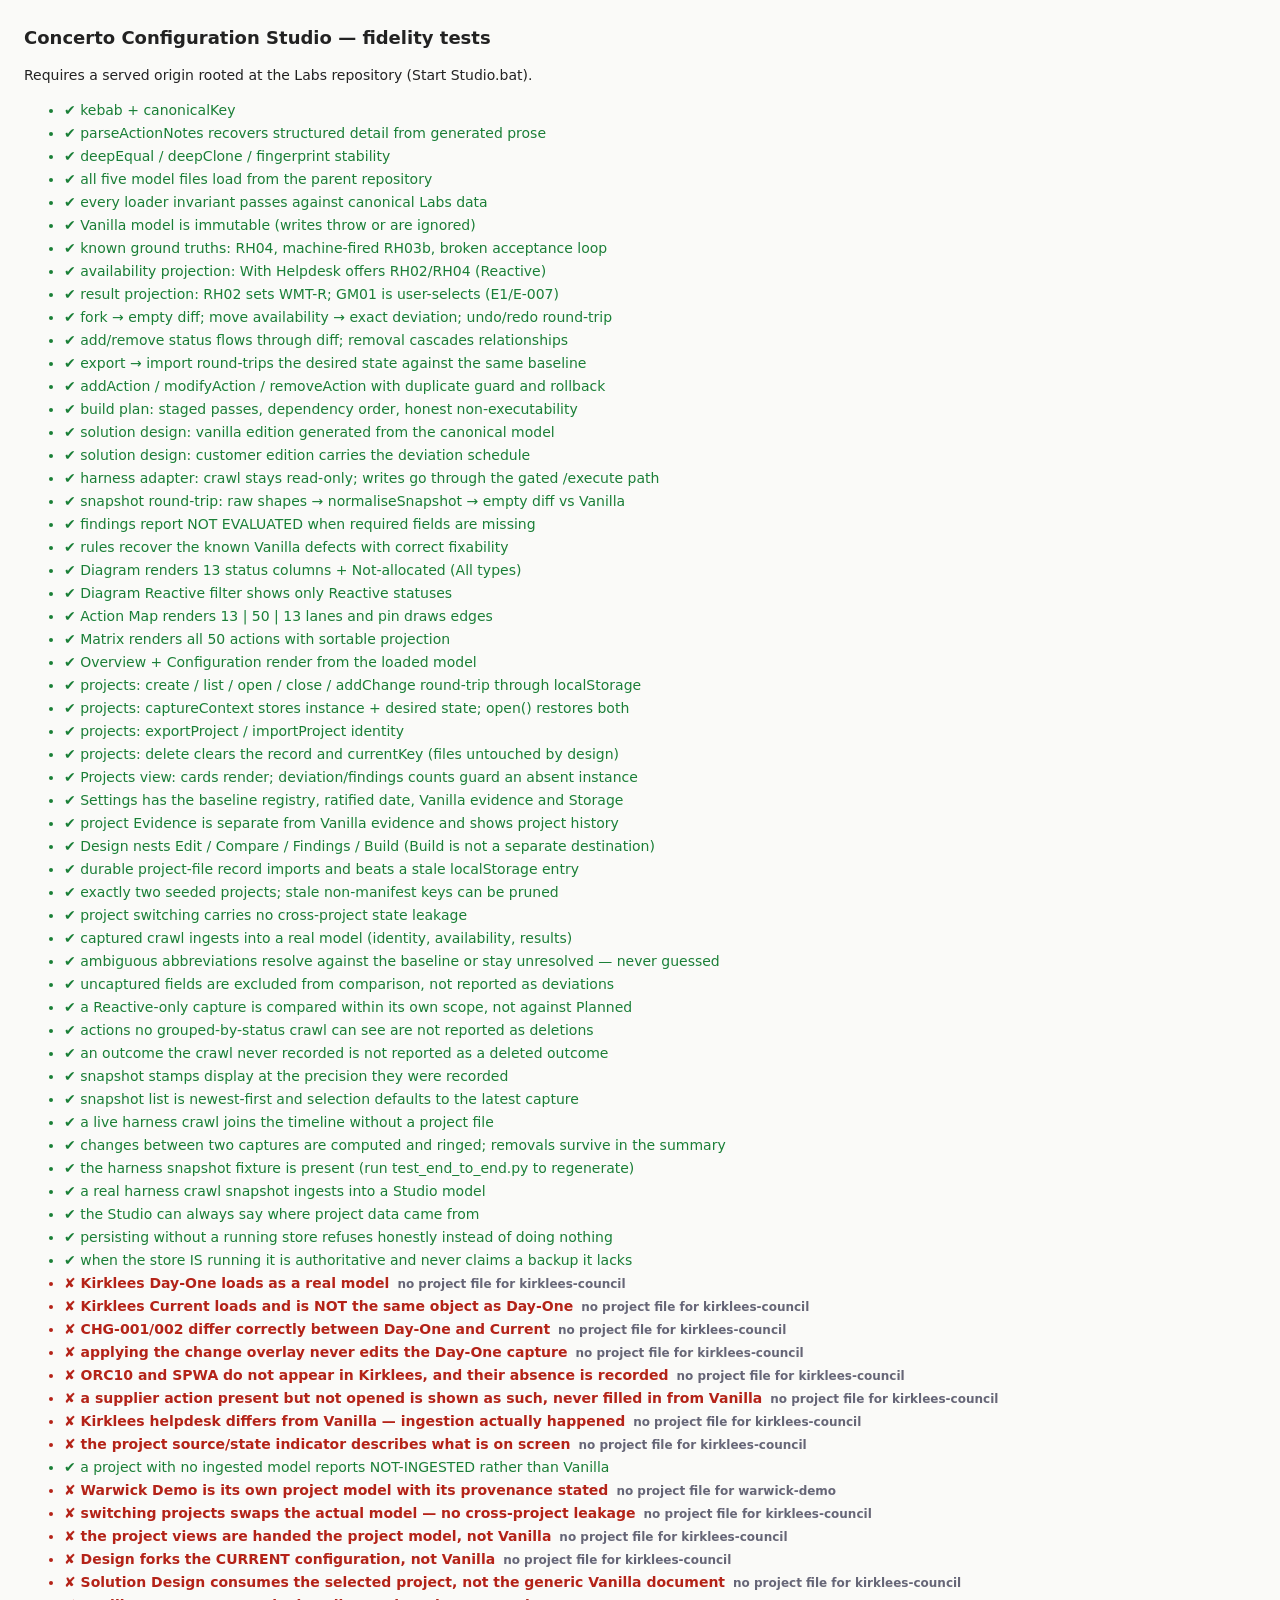
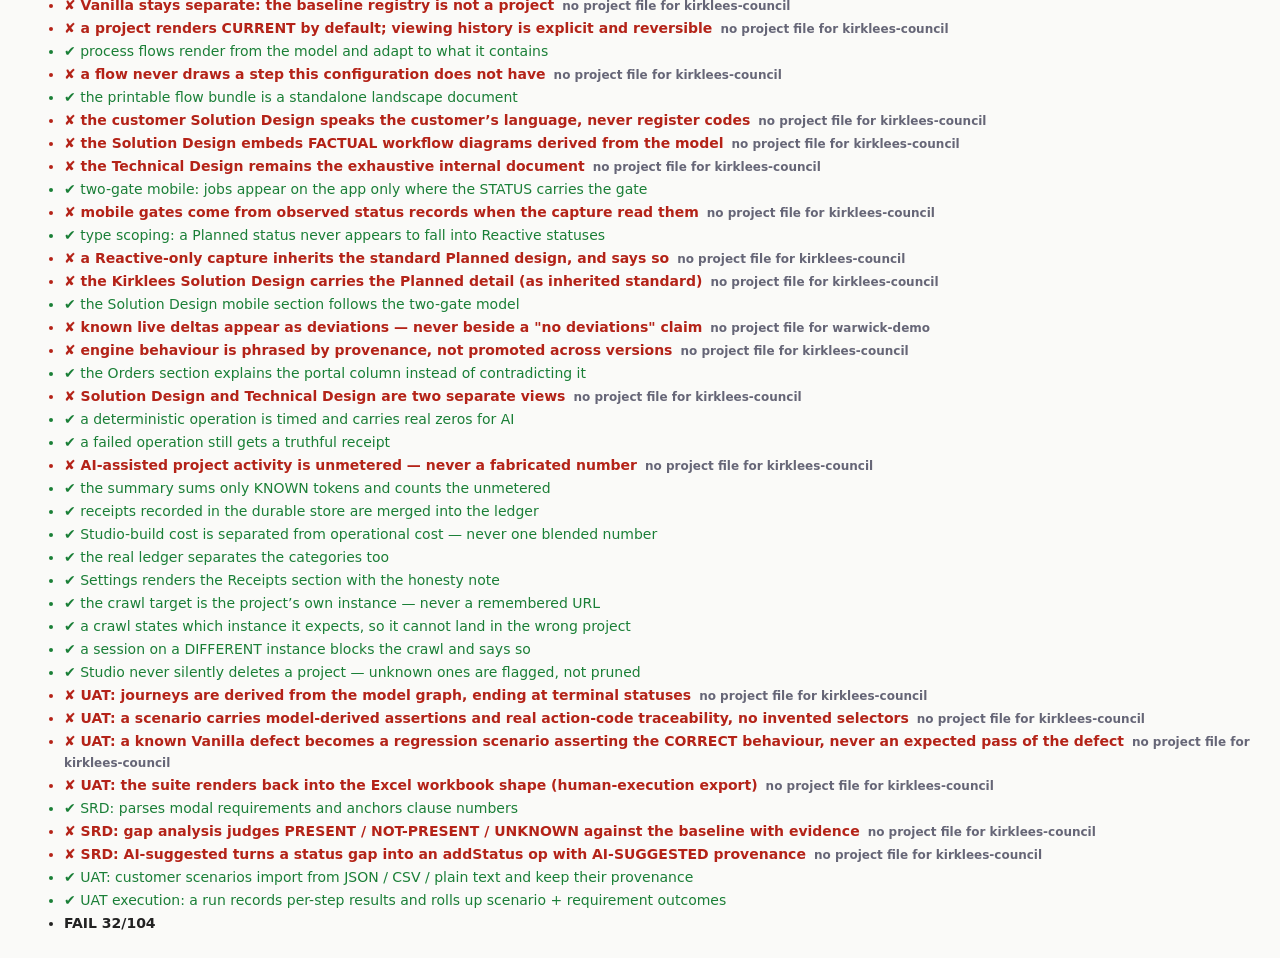
==== apps/concerto-studio/tests/index.html @ e1f37f3f "UX declutter: collapsible sections in Configuration and Evidence Applying the 'summary first, detail" ====
<!DOCTYPE html>
<html lang="en">
<head>
<meta charset="utf-8">
<title>Studio tests</title>
<style>
  body { font: 14px/1.5 system-ui, sans-serif; margin: 24px; background: #fafaf8; color: #222; }
  h1 { font-size: 18px; }
  .pass { color: #1a7f37; }
  .fail { color: #b42318; font-weight: 600; }
  li { margin: 2px 0; }
  .detail { color: #667; font-size: 12px; margin-left: 8px; }
</style>
</head>
<body>
<h1>Concerto Configuration Studio — fidelity tests</h1>
<p>Requires a served origin rooted at the Labs repository (Start Studio.bat).</p>
<ul id="results"></ul>
<div id="sandbox" style="position:absolute;left:-10000px;top:0;width:1200px"></div>
<aside id="inspector" class="hidden" hidden>
  <div class="insp-head"><h3 id="inspTitle"></h3><button class="insp-close" id="inspClose">✕</button></div>
  <div class="insp-body" id="inspBody"></div>
</aside>
<script src="../js/studio-schema.js?v=33"></script>
<script src="../js/vanilla-loader.js?v=28"></script>
<script src="../js/diff.js?v=33"></script>
<script src="../js/model.js?v=28"></script>
<script src="../js/rules.js?v=28"></script>
<script src="../js/buildplan.js?v=28"></script>
<script src="../js/soldesign.js?v=31"></script>
<script src="../js/receipts.js?v=28"></script>
<script src="../js/effective.js?v=28"></script>
<script src="../js/flowrender.js?v=29"></script>
<script src="../js/lifeflow.js?v=2"></script>
<script src="../js/soldesign-customer.js?v=31"></script>
<script src="../js/uat.js?v=1"></script>
<script src="../js/srd.js?v=1"></script>
<script src="../js/harness-client.js?v=28"></script>
<script src="../js/store-client.js?v=28"></script>
<script src="../js/instance-ingest.js?v=28"></script>
<script src="../js/snapshots.js?v=29"></script>
<script src="../js/project.js?v=28"></script>
<script src="../js/useredits.js?v=1"></script>
<script src="../js/views/inspector.js?v=28"></script>
<script src="../js/views/overview.js?v=29"></script>
<script src="../js/views/diagram.js?v=31"></script>
<script src="../js/views/actionmap.js?v=30"></script>
<script src="../js/views/grid.js?v=31"></script>
<script src="../js/views/config.js?v=32"></script>
<script src="../js/views/design.js?v=31"></script>
<script src="../js/views/findings.js?v=28"></script>
<script src="../js/views/compare.js?v=28"></script>
<script src="../js/views/solutiondesign.js?v=30"></script>
<script src="../js/views/technicaldesign.js?v=30"></script>
<script src="../js/views/instance.js?v=32"></script>
<script src="../js/views/build.js?v=28"></script>
<script src="../js/views/projects.js?v=28"></script>
<script src="../js/views/settings.js?v=28"></script>
<script src="../js/views/evidence.js?v=31"></script>
<script src="../js/views/uat.js?v=2"></script>
<script src="../js/views/srd.js?v=1"></script>
<script src="tests.js?v=34"></script>
</body>
</html>
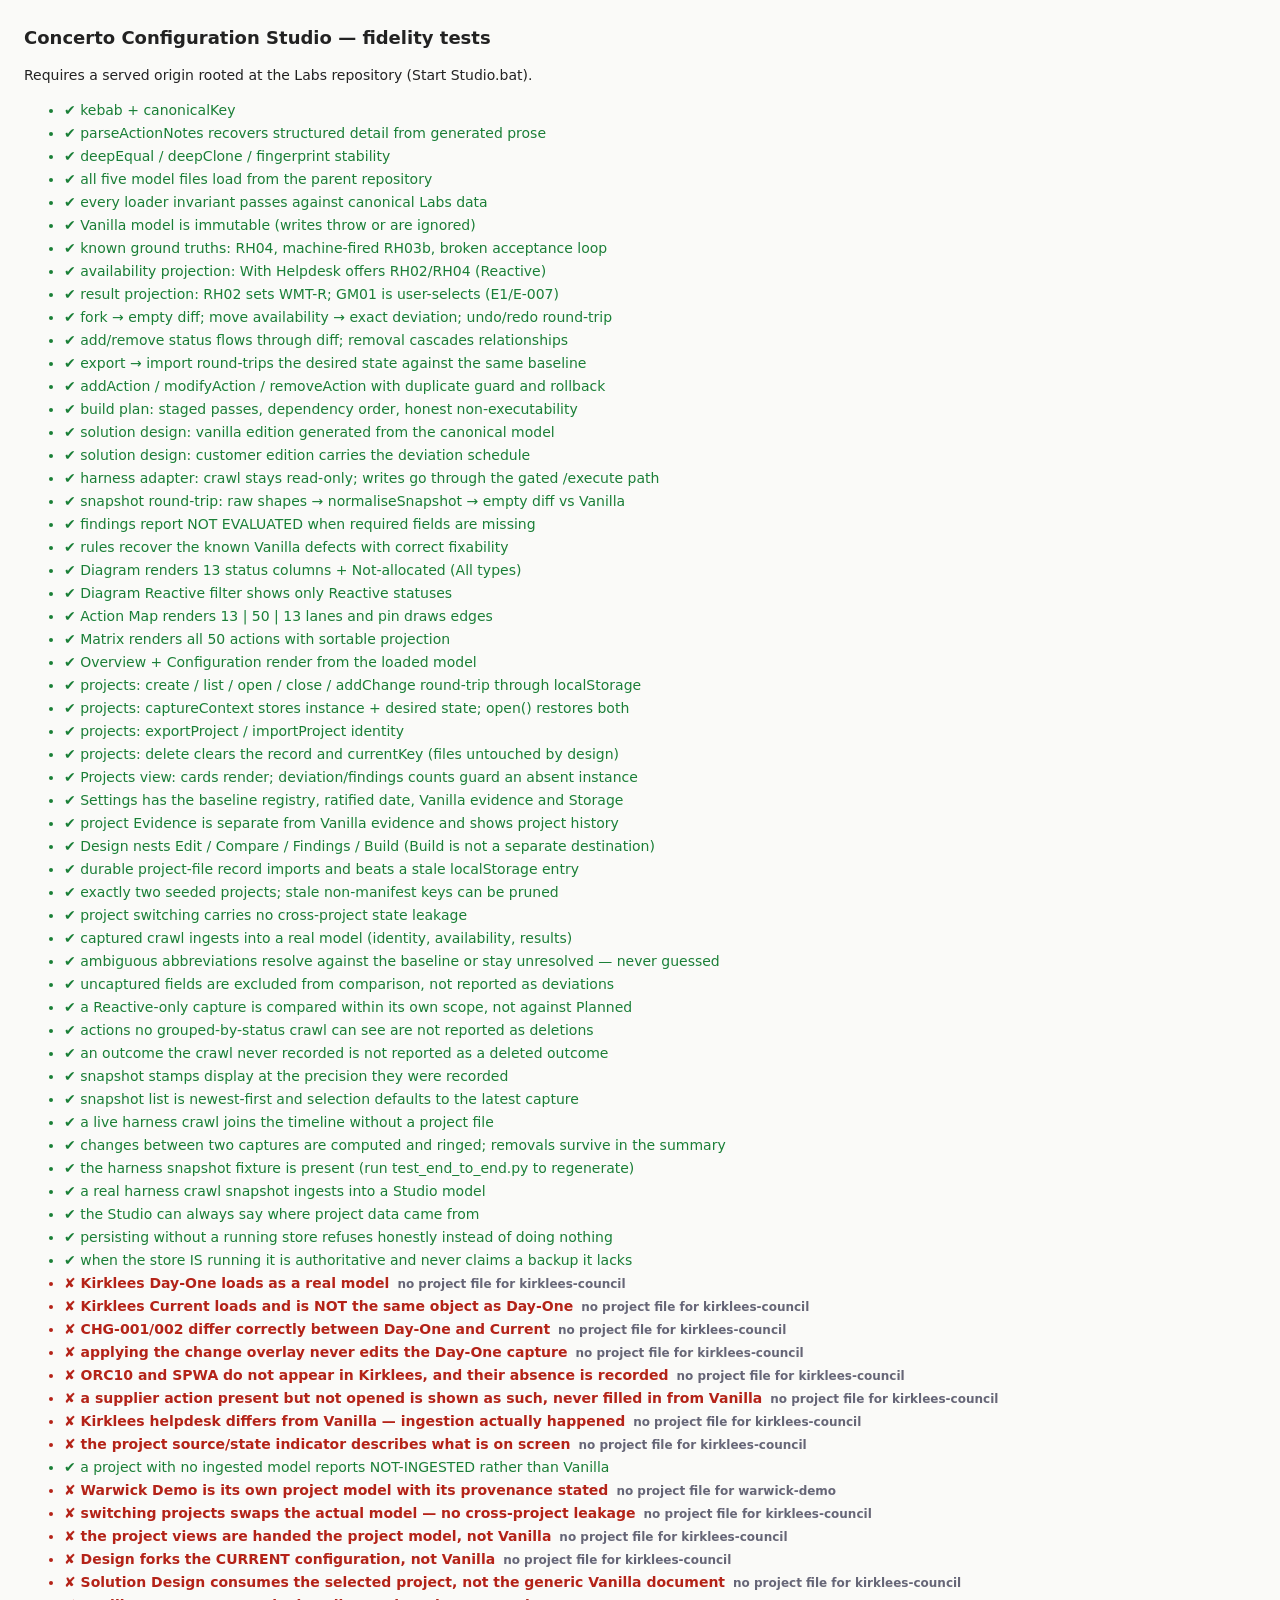
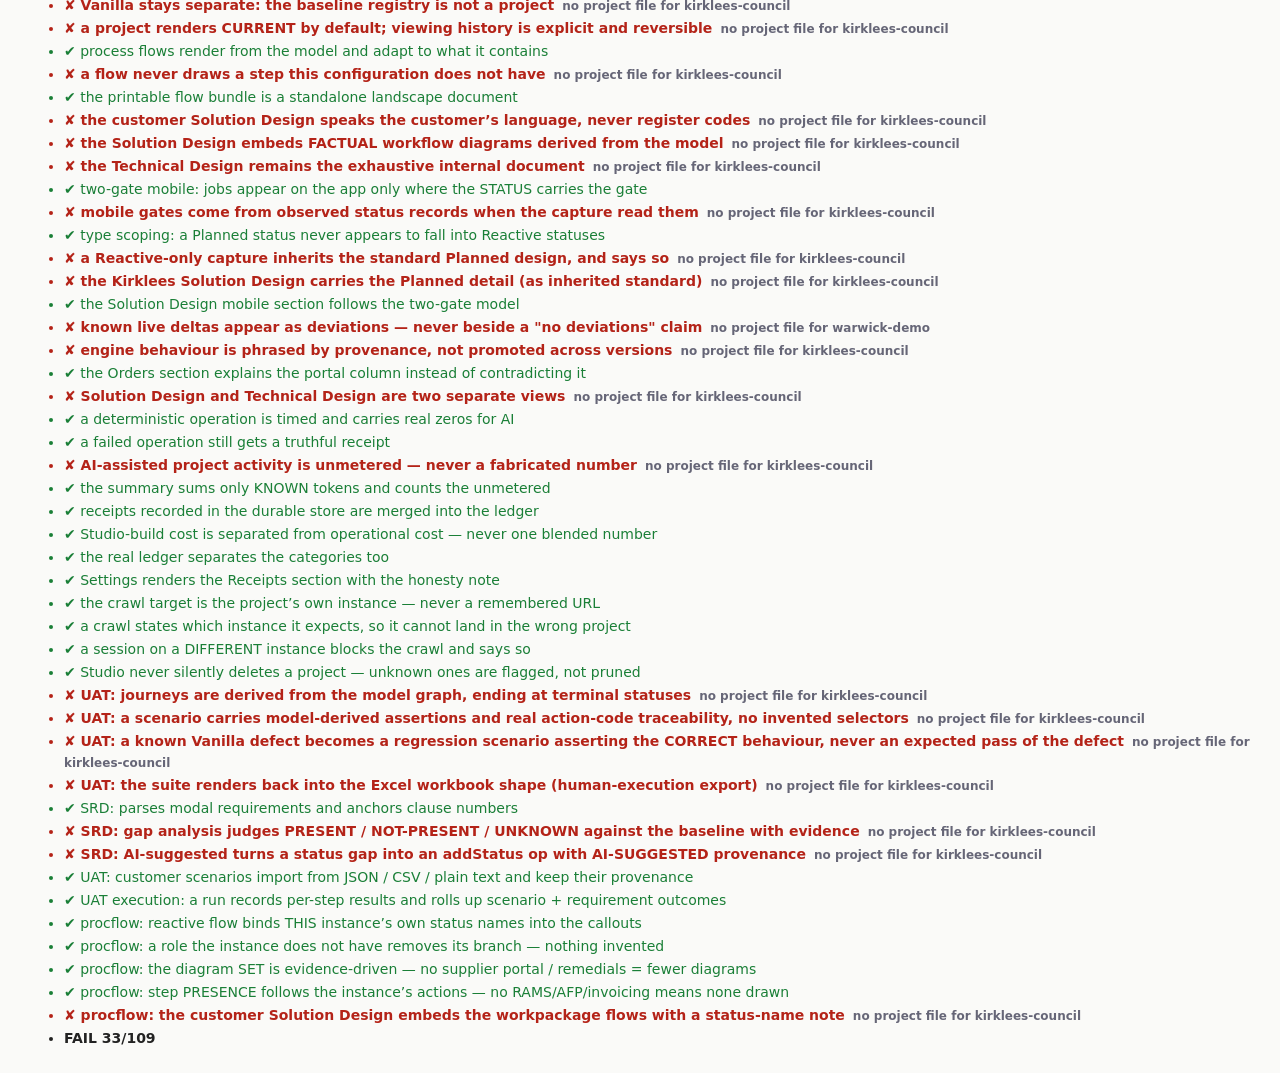
==== commit 0266f846: "Workpackage-style process flows in Solution Design; crawler reads NPL's Actions tab. procflow.js: th" ====
--- a/apps/concerto-studio/tests/index.html
+++ b/apps/concerto-studio/tests/index.html
@@ -21,19 +21,20 @@
   <div class="insp-head"><h3 id="inspTitle"></h3><button class="insp-close" id="inspClose">✕</button></div>
   <div class="insp-body" id="inspBody"></div>
 </aside>
-<script src="../js/studio-schema.js?v=33"></script>
+<script src="../js/studio-schema.js?v=34"></script>
 <script src="../js/vanilla-loader.js?v=28"></script>
 <script src="../js/diff.js?v=33"></script>
 <script src="../js/model.js?v=28"></script>
 <script src="../js/rules.js?v=28"></script>
 <script src="../js/buildplan.js?v=28"></script>
-<script src="../js/soldesign.js?v=31"></script>
+<script src="../js/soldesign.js?v=32"></script>
 <script src="../js/receipts.js?v=28"></script>
 <script src="../js/effective.js?v=28"></script>
 <script src="../js/flowrender.js?v=29"></script>
 <script src="../js/lifeflow.js?v=2"></script>
-<script src="../js/soldesign-customer.js?v=31"></script>
-<script src="../js/uat.js?v=1"></script>
+<script src="../js/procflow.js?v=2"></script>
+<script src="../js/soldesign-customer.js?v=33"></script>
+<script src="../js/uat.js?v=2"></script>
 <script src="../js/srd.js?v=1"></script>
 <script src="../js/harness-client.js?v=28"></script>
 <script src="../js/store-client.js?v=28"></script>
@@ -43,22 +44,22 @@
 <script src="../js/useredits.js?v=1"></script>
 <script src="../js/views/inspector.js?v=28"></script>
 <script src="../js/views/overview.js?v=29"></script>
-<script src="../js/views/diagram.js?v=31"></script>
-<script src="../js/views/actionmap.js?v=30"></script>
-<script src="../js/views/grid.js?v=31"></script>
+<script src="../js/views/diagram.js?v=32"></script>
+<script src="../js/views/actionmap.js?v=31"></script>
+<script src="../js/views/grid.js?v=32"></script>
 <script src="../js/views/config.js?v=32"></script>
-<script src="../js/views/design.js?v=31"></script>
+<script src="../js/views/design.js?v=32"></script>
 <script src="../js/views/findings.js?v=28"></script>
 <script src="../js/views/compare.js?v=28"></script>
-<script src="../js/views/solutiondesign.js?v=30"></script>
-<script src="../js/views/technicaldesign.js?v=30"></script>
+<script src="../js/views/solutiondesign.js?v=32"></script>
+<script src="../js/views/technicaldesign.js?v=32"></script>
 <script src="../js/views/instance.js?v=32"></script>
 <script src="../js/views/build.js?v=28"></script>
 <script src="../js/views/projects.js?v=28"></script>
-<script src="../js/views/settings.js?v=28"></script>
-<script src="../js/views/evidence.js?v=31"></script>
-<script src="../js/views/uat.js?v=2"></script>
+<script src="../js/views/settings.js?v=29"></script>
+<script src="../js/views/evidence.js?v=32"></script>
+<script src="../js/views/uat.js?v=3"></script>
 <script src="../js/views/srd.js?v=1"></script>
-<script src="tests.js?v=34"></script>
+<script src="tests.js?v=37"></script>
 </body>
 </html>
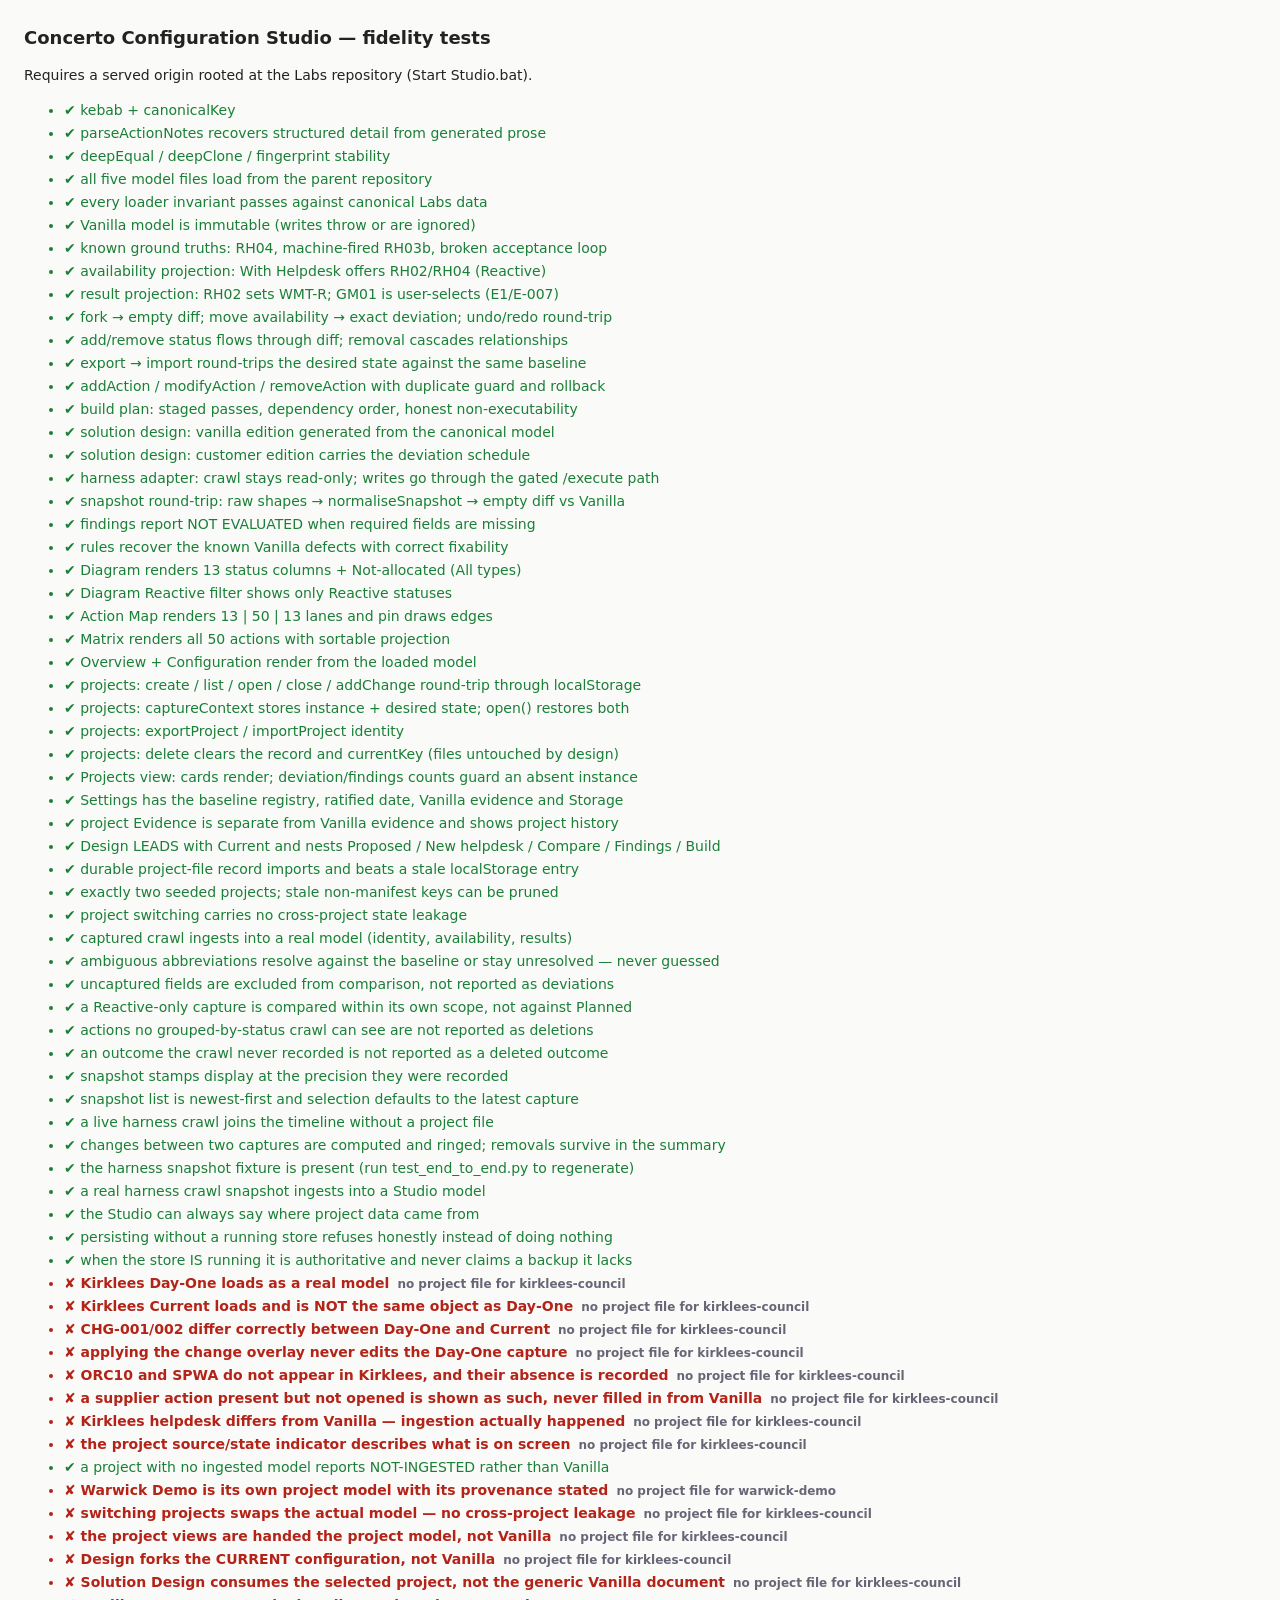
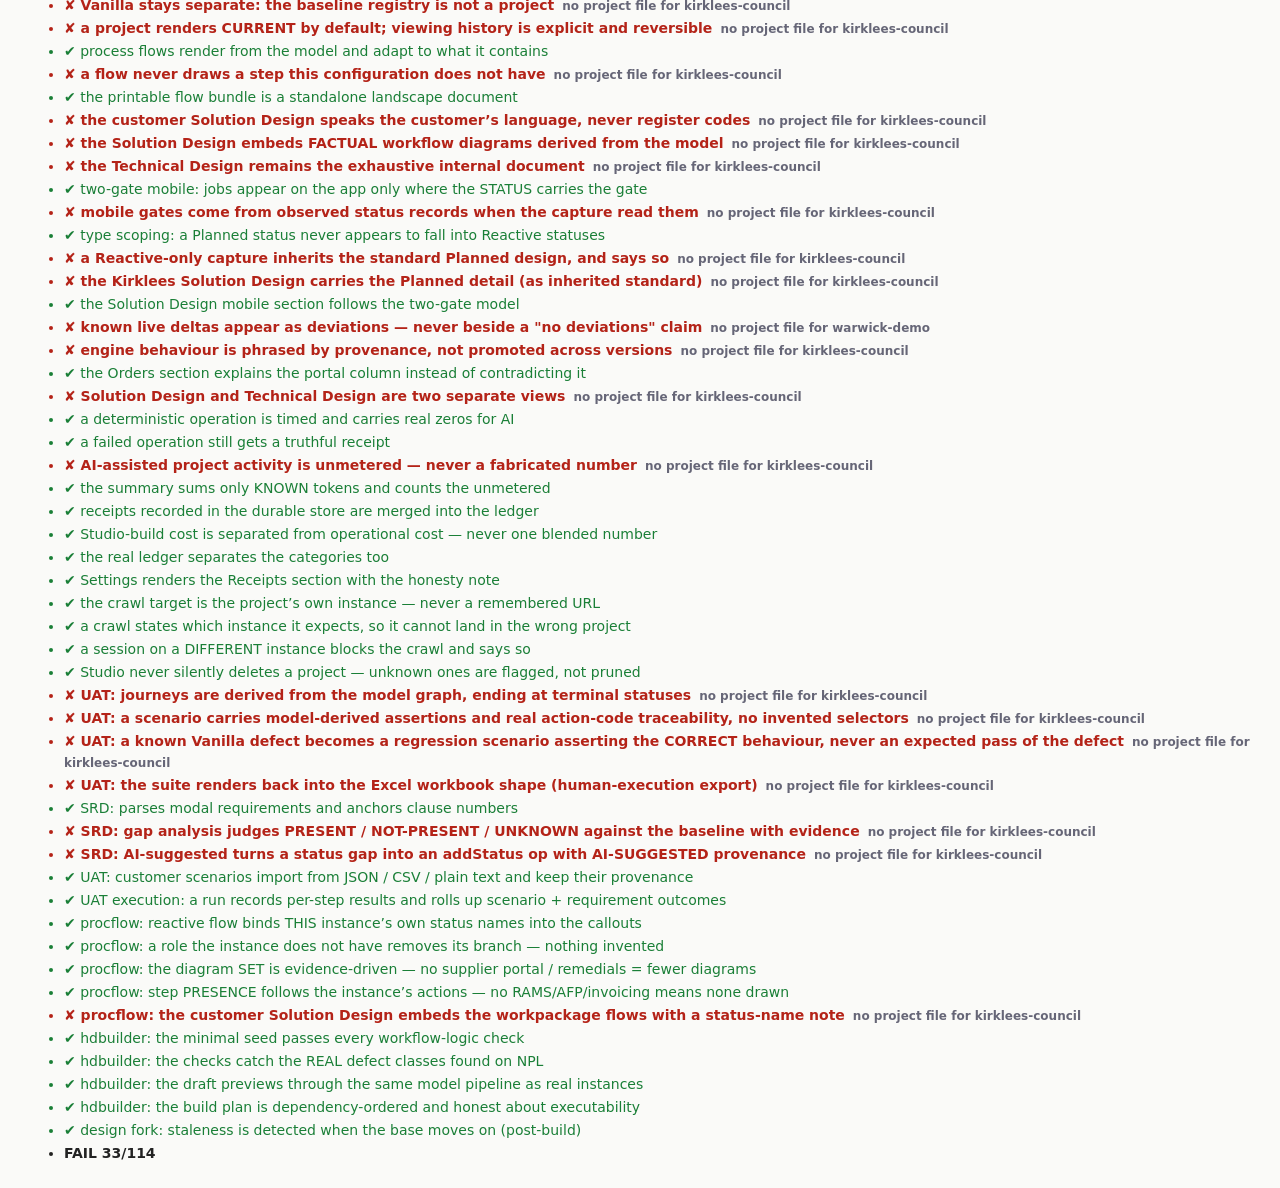
==== commit 43f30f94: "Design leads with CURRENT; stale-fork detection; New-helpdesk builder; writer 0.3 create ops. Design" ====
--- a/apps/concerto-studio/tests/index.html
+++ b/apps/concerto-studio/tests/index.html
@@ -24,7 +24,7 @@
 <script src="../js/studio-schema.js?v=34"></script>
 <script src="../js/vanilla-loader.js?v=28"></script>
 <script src="../js/diff.js?v=33"></script>
-<script src="../js/model.js?v=28"></script>
+<script src="../js/model.js?v=29"></script>
 <script src="../js/rules.js?v=28"></script>
 <script src="../js/buildplan.js?v=28"></script>
 <script src="../js/soldesign.js?v=32"></script>
@@ -33,6 +33,7 @@
 <script src="../js/flowrender.js?v=29"></script>
 <script src="../js/lifeflow.js?v=2"></script>
 <script src="../js/procflow.js?v=2"></script>
+<script src="../js/hdbuilder.js?v=1"></script>
 <script src="../js/soldesign-customer.js?v=33"></script>
 <script src="../js/uat.js?v=2"></script>
 <script src="../js/srd.js?v=1"></script>
@@ -48,7 +49,8 @@
 <script src="../js/views/actionmap.js?v=31"></script>
 <script src="../js/views/grid.js?v=32"></script>
 <script src="../js/views/config.js?v=32"></script>
-<script src="../js/views/design.js?v=32"></script>
+<script src="../js/views/hdbuilder.js?v=1"></script>
+<script src="../js/views/design.js?v=33"></script>
 <script src="../js/views/findings.js?v=28"></script>
 <script src="../js/views/compare.js?v=28"></script>
 <script src="../js/views/solutiondesign.js?v=32"></script>
@@ -60,6 +62,6 @@
 <script src="../js/views/evidence.js?v=32"></script>
 <script src="../js/views/uat.js?v=3"></script>
 <script src="../js/views/srd.js?v=1"></script>
-<script src="tests.js?v=37"></script>
+<script src="tests.js?v=39"></script>
 </body>
 </html>
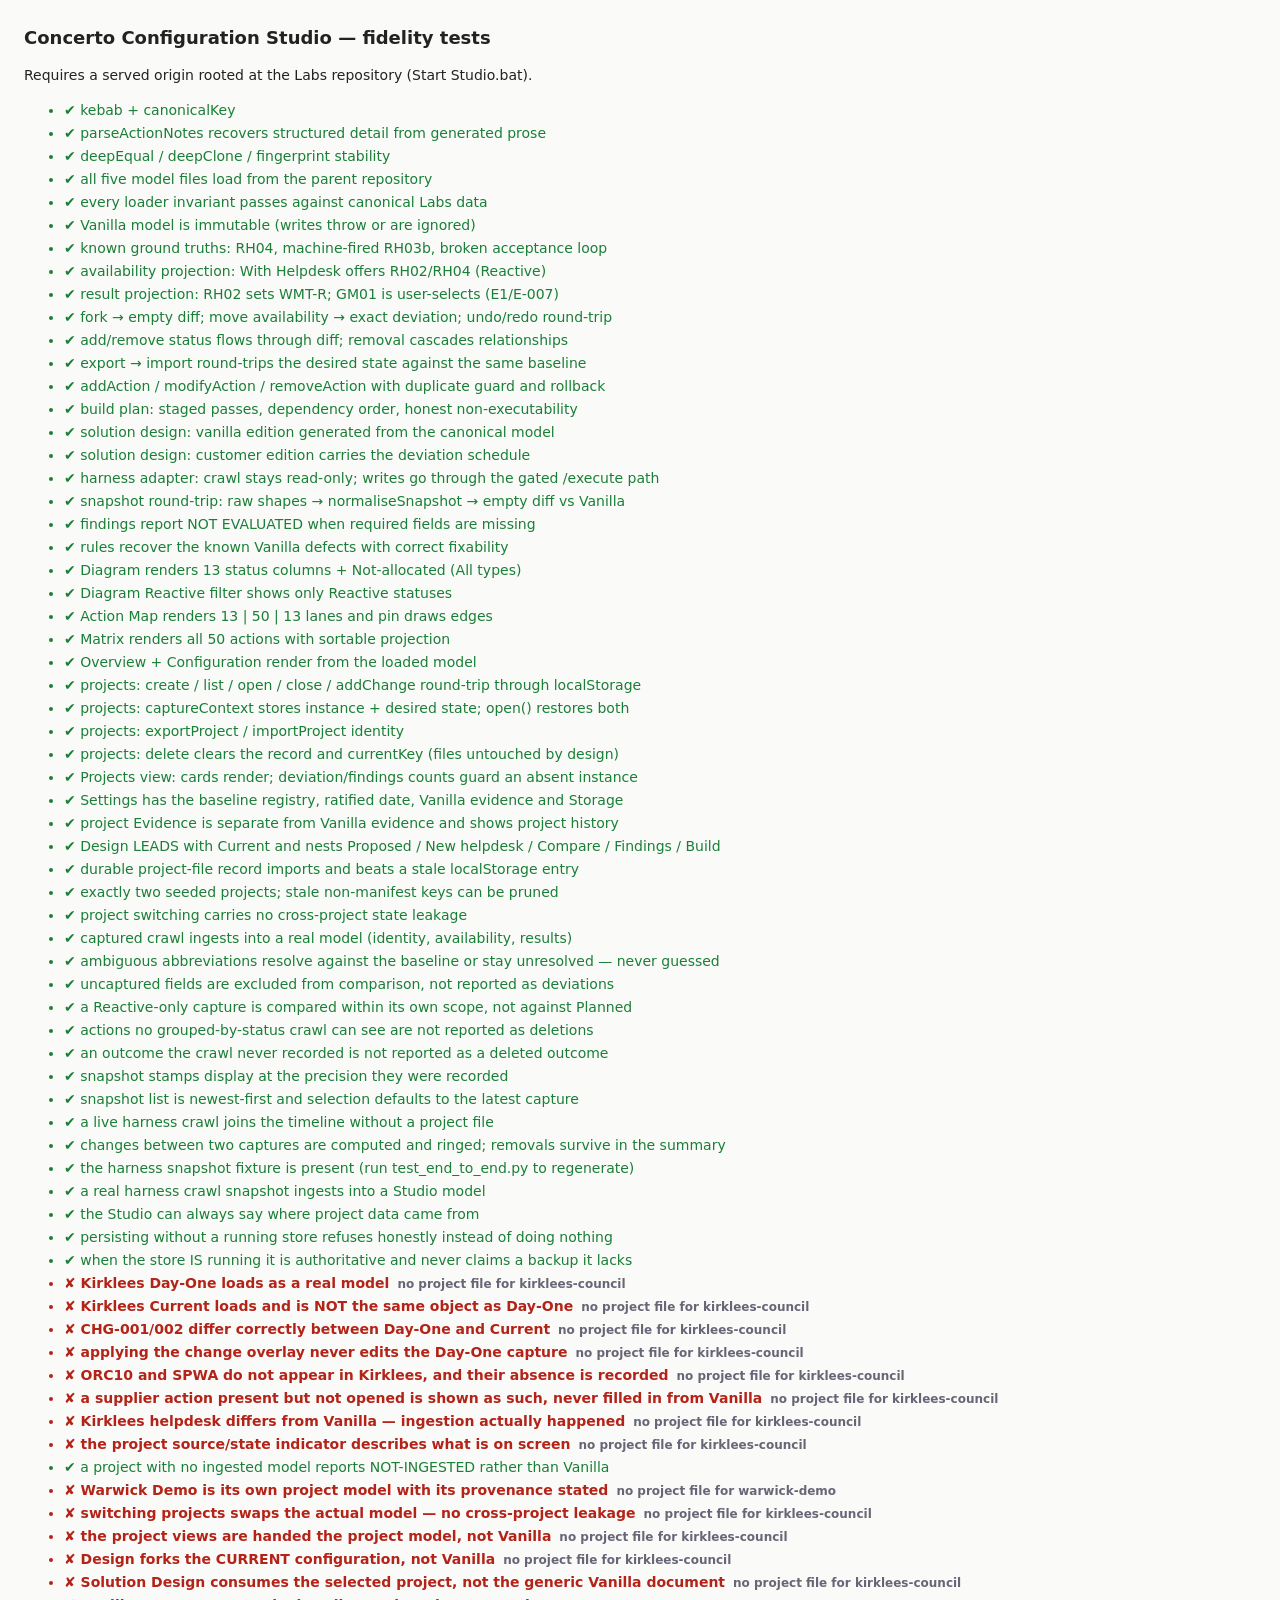
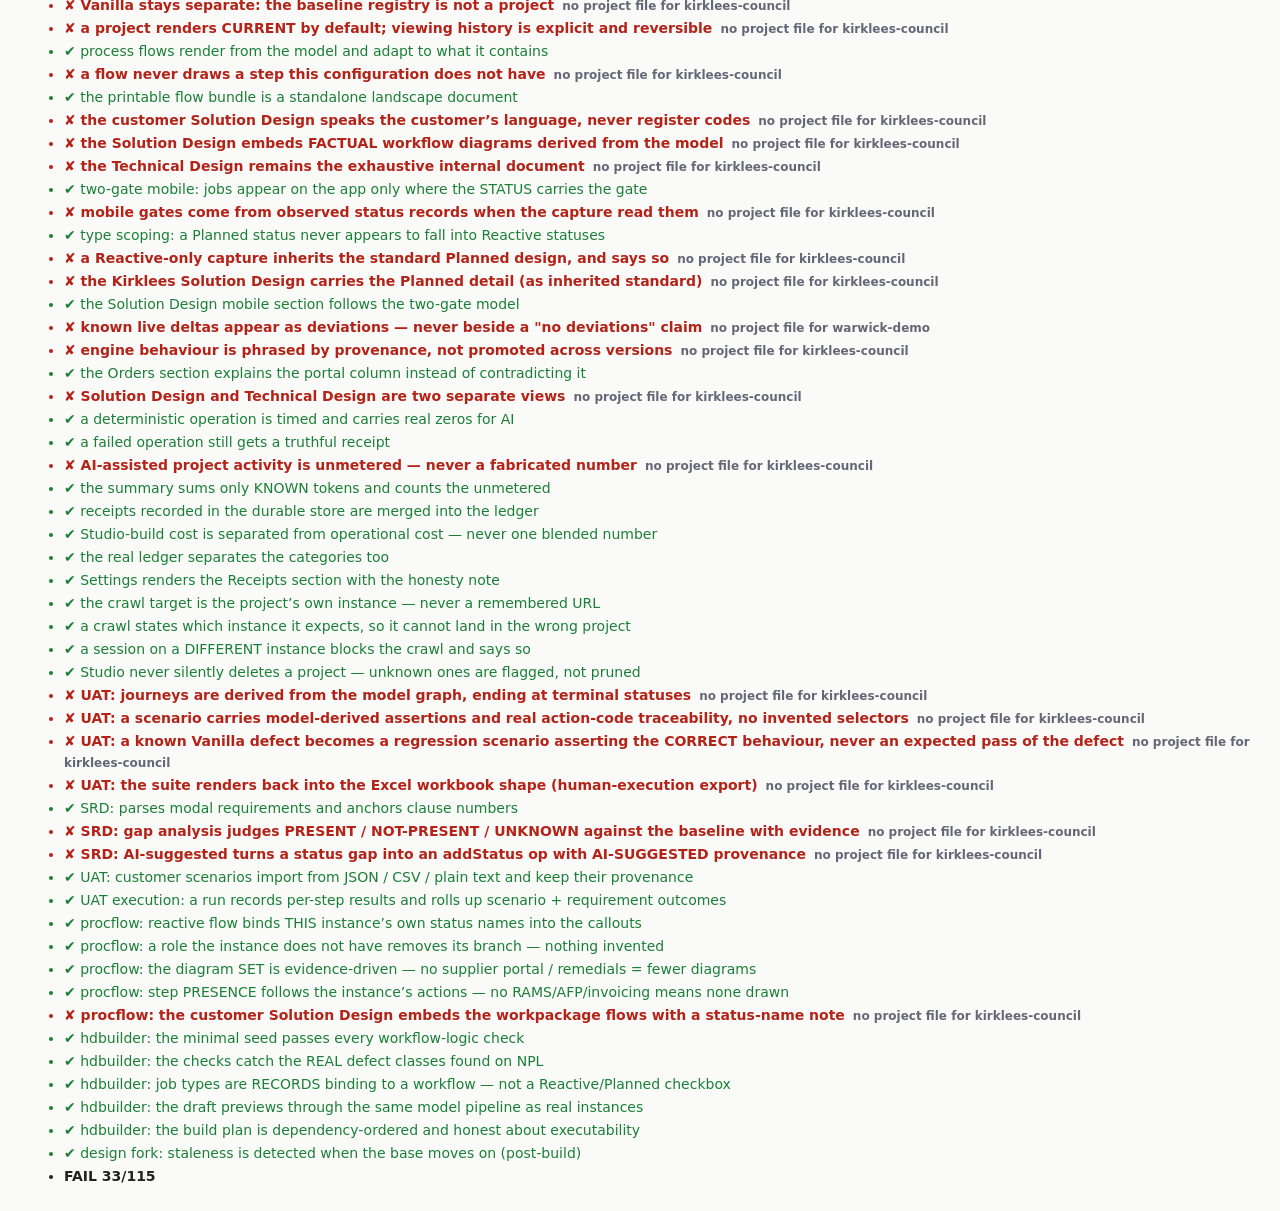
==== commit bc0bad1e: "Job types are RECORDS, not a Reactive/Planned checkbox; re-crawl verified the NPL build. hdbuilder: " ====
--- a/apps/concerto-studio/tests/index.html
+++ b/apps/concerto-studio/tests/index.html
@@ -33,7 +33,7 @@
 <script src="../js/flowrender.js?v=29"></script>
 <script src="../js/lifeflow.js?v=2"></script>
 <script src="../js/procflow.js?v=2"></script>
-<script src="../js/hdbuilder.js?v=1"></script>
+<script src="../js/hdbuilder.js?v=2"></script>
 <script src="../js/soldesign-customer.js?v=33"></script>
 <script src="../js/uat.js?v=2"></script>
 <script src="../js/srd.js?v=1"></script>
@@ -49,7 +49,7 @@
 <script src="../js/views/actionmap.js?v=31"></script>
 <script src="../js/views/grid.js?v=32"></script>
 <script src="../js/views/config.js?v=32"></script>
-<script src="../js/views/hdbuilder.js?v=1"></script>
+<script src="../js/views/hdbuilder.js?v=2"></script>
 <script src="../js/views/design.js?v=33"></script>
 <script src="../js/views/findings.js?v=28"></script>
 <script src="../js/views/compare.js?v=28"></script>
@@ -62,6 +62,6 @@
 <script src="../js/views/evidence.js?v=32"></script>
 <script src="../js/views/uat.js?v=3"></script>
 <script src="../js/views/srd.js?v=1"></script>
-<script src="tests.js?v=39"></script>
+<script src="tests.js?v=40"></script>
 </body>
 </html>
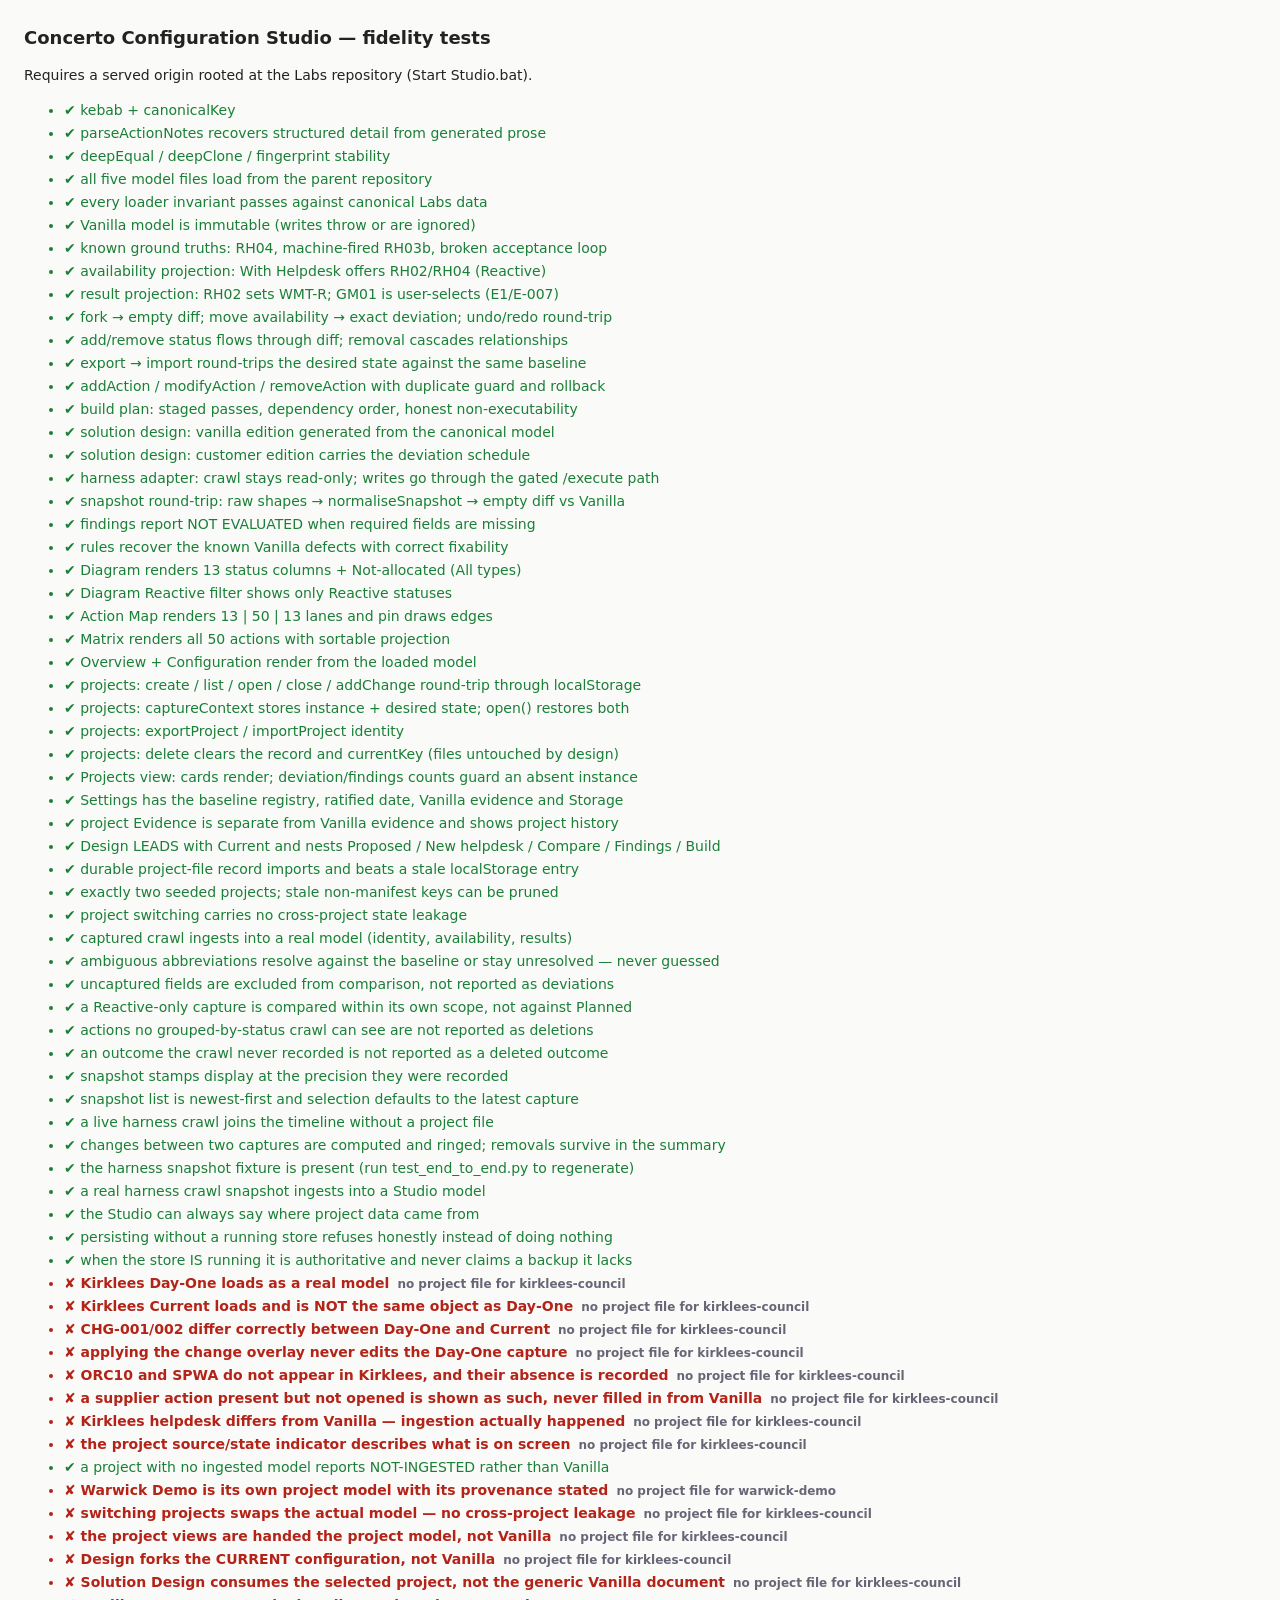
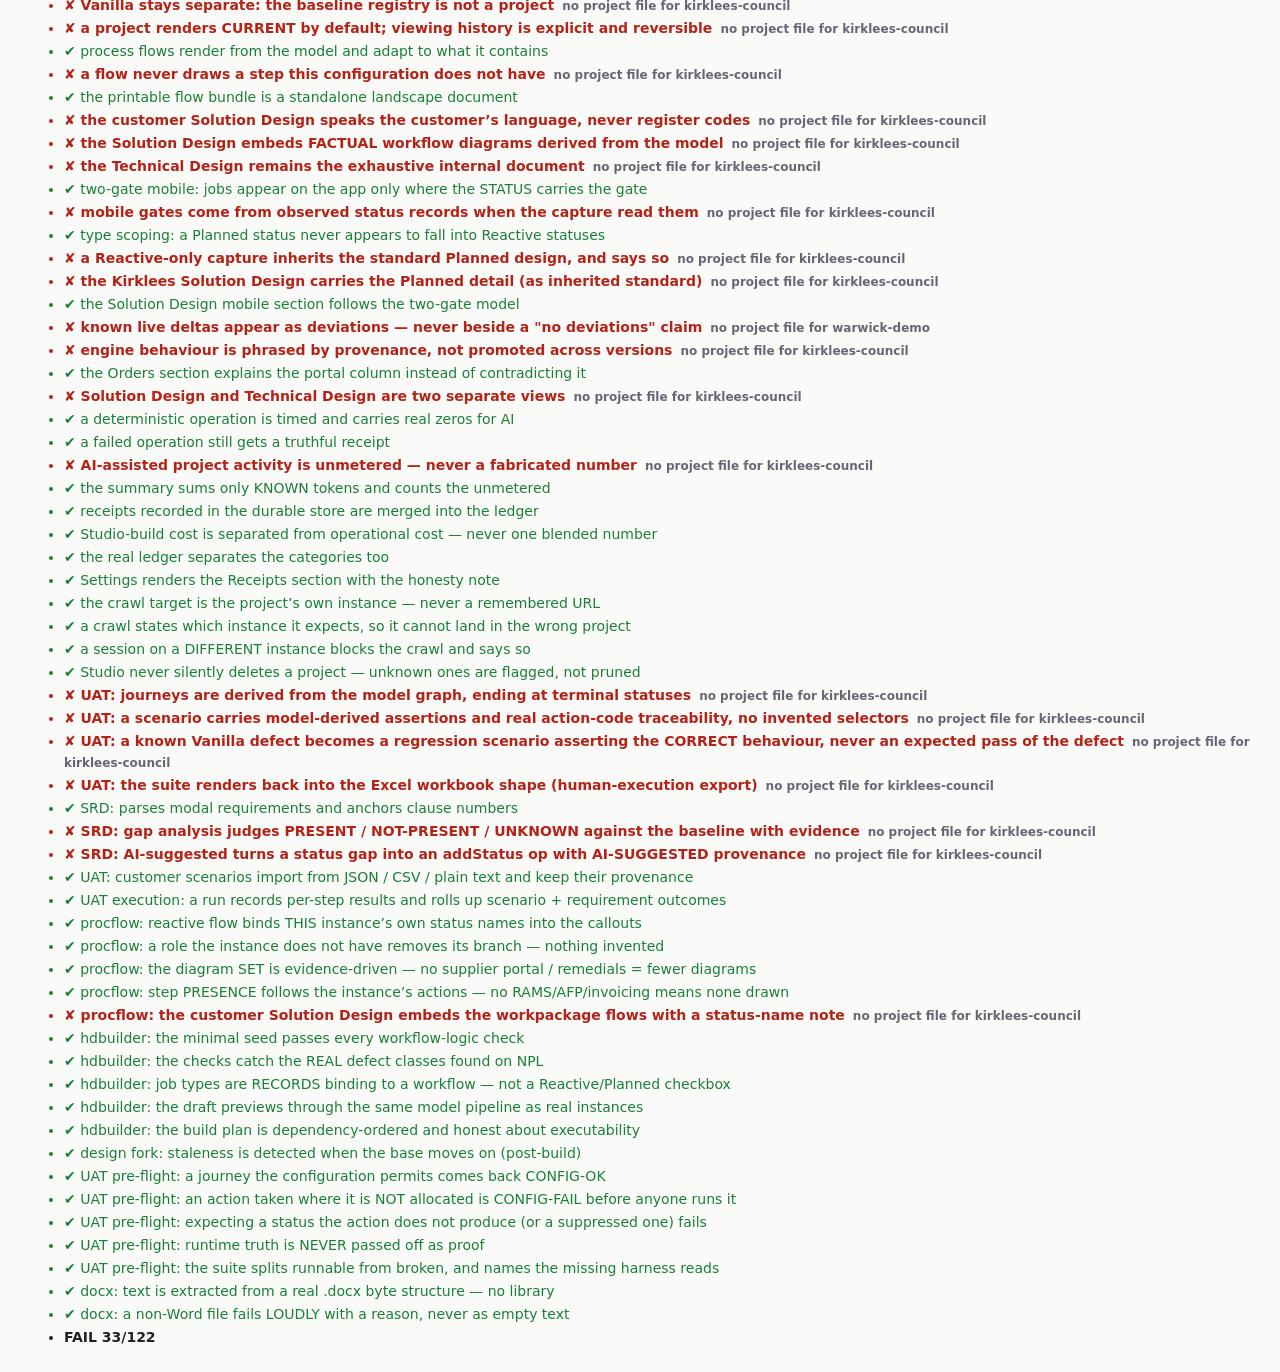
==== commit 3eb6721c: "UAT config pre-flight; .docx SRD import with no library. uatexec.js: runs every UAT scenario against" ====
--- a/apps/concerto-studio/tests/index.html
+++ b/apps/concerto-studio/tests/index.html
@@ -34,6 +34,8 @@
 <script src="../js/lifeflow.js?v=2"></script>
 <script src="../js/procflow.js?v=2"></script>
 <script src="../js/hdbuilder.js?v=2"></script>
+<script src="../js/docx.js?v=1"></script>
+<script src="../js/uatexec.js?v=1"></script>
 <script src="../js/soldesign-customer.js?v=33"></script>
 <script src="../js/uat.js?v=2"></script>
 <script src="../js/srd.js?v=1"></script>
@@ -60,8 +62,8 @@
 <script src="../js/views/projects.js?v=28"></script>
 <script src="../js/views/settings.js?v=29"></script>
 <script src="../js/views/evidence.js?v=32"></script>
-<script src="../js/views/uat.js?v=3"></script>
-<script src="../js/views/srd.js?v=1"></script>
-<script src="tests.js?v=40"></script>
+<script src="../js/views/uat.js?v=4"></script>
+<script src="../js/views/srd.js?v=2"></script>
+<script src="tests.js?v=41"></script>
 </body>
 </html>
